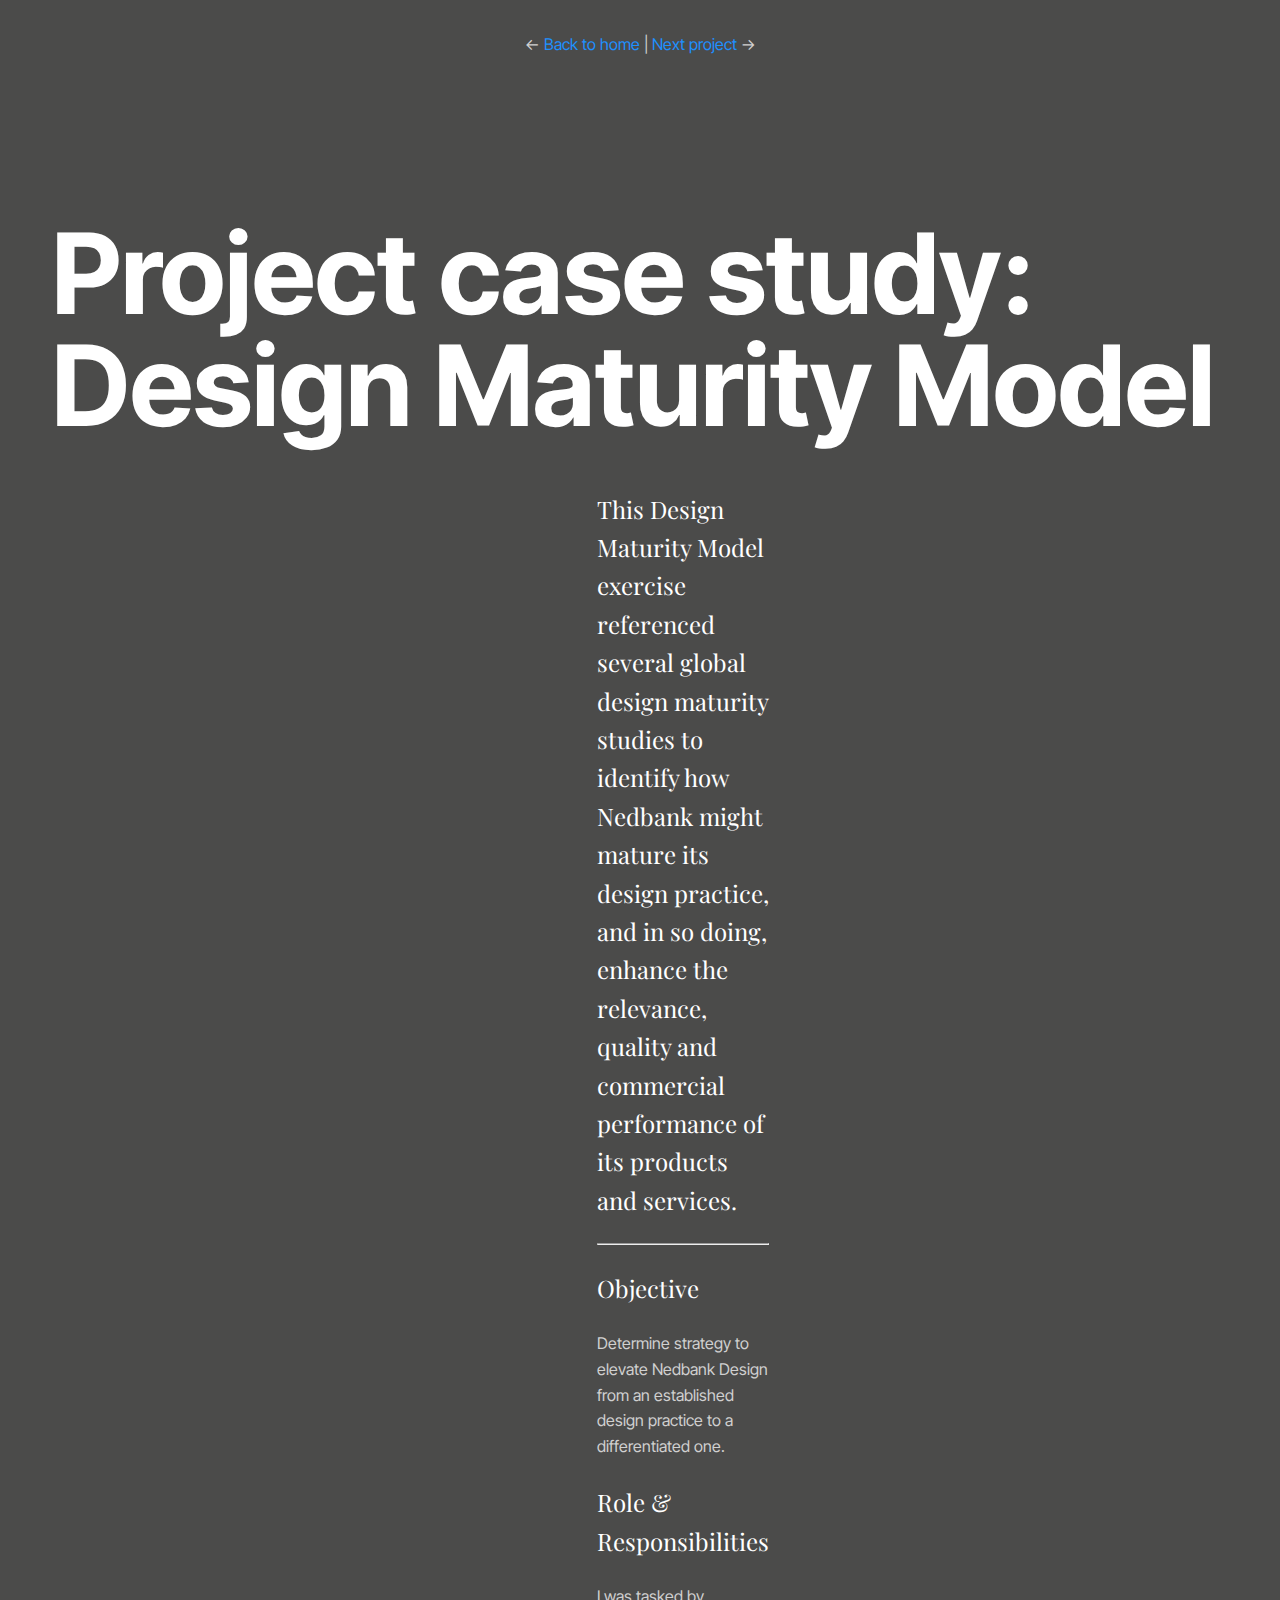
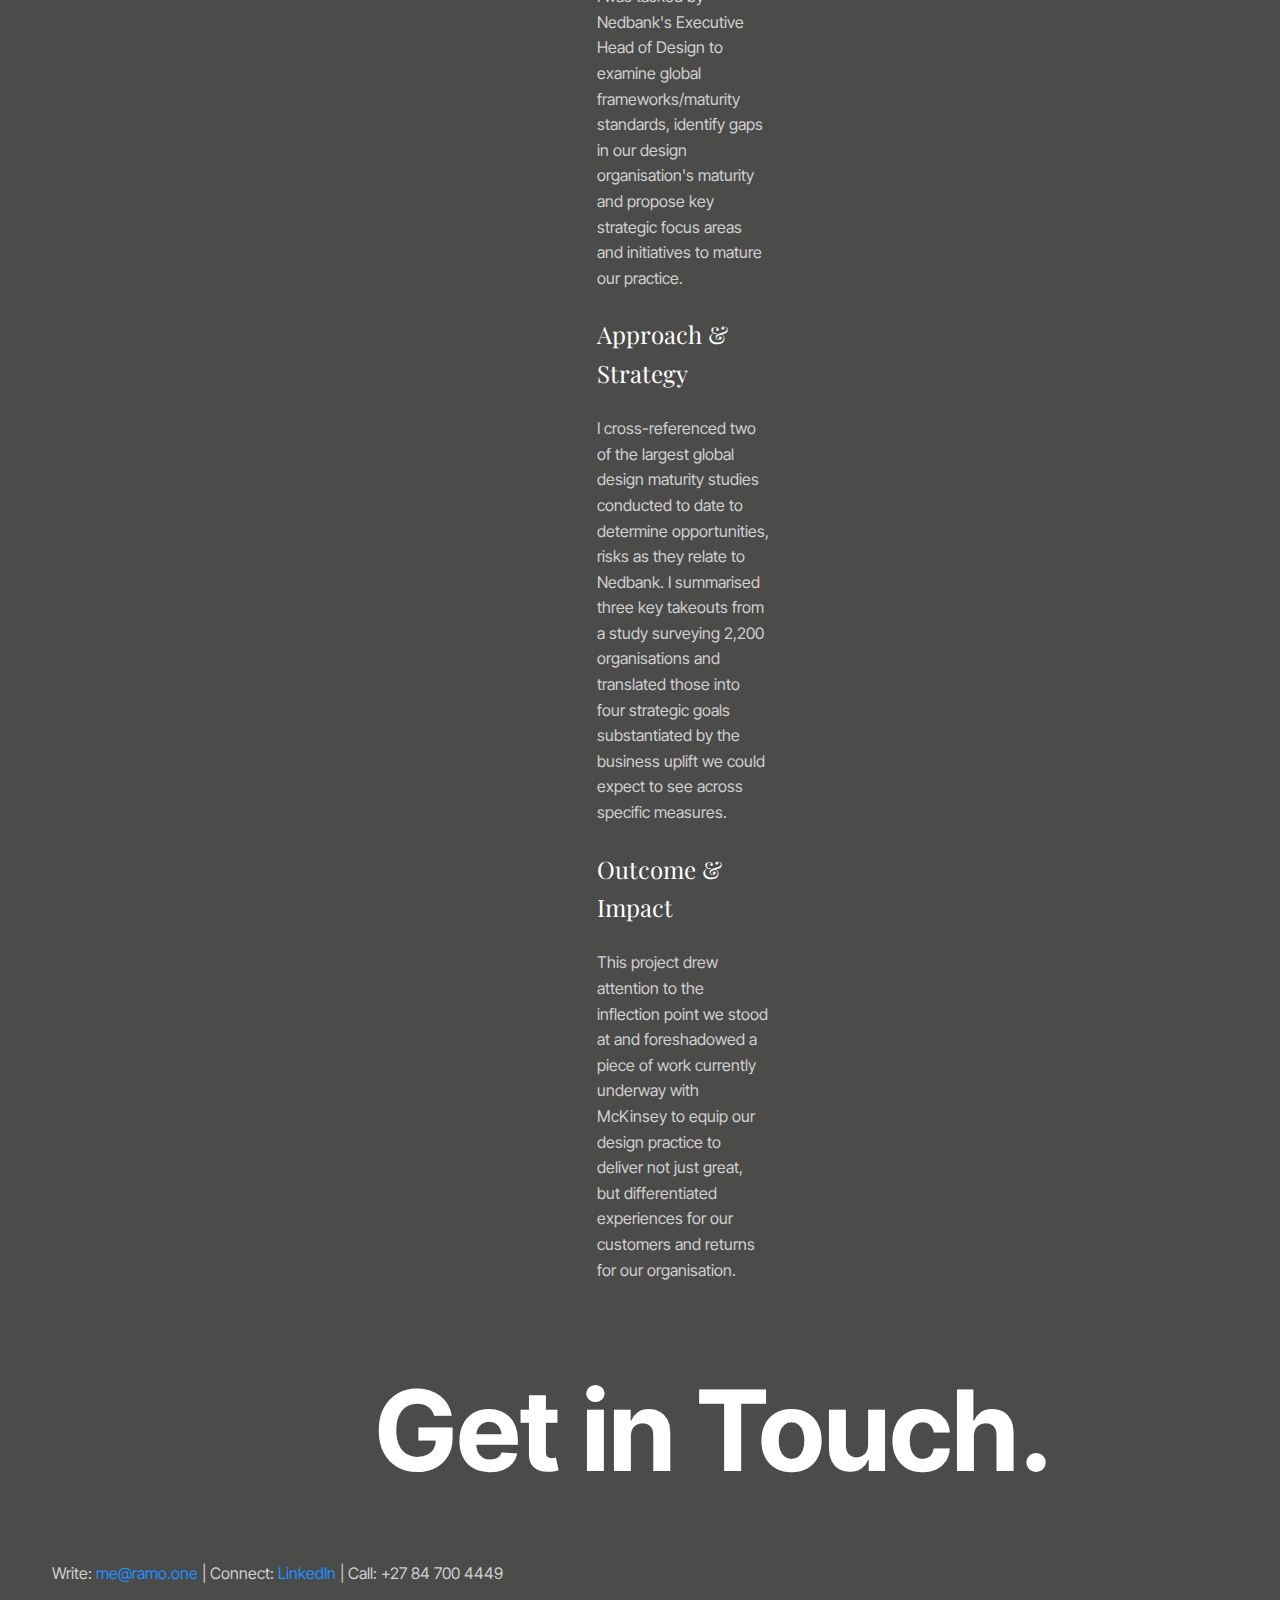
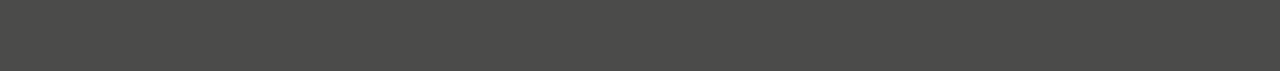
==== case_study-01.html @ 903a470d "Create case_study-01.html" ====
<!DOCTYPE html>
<html lang="en">

<head>
	<meta charset="UTF-8">
	<meta name="viewport" content="width=device-width, initial-scale=1.0">
	<title>Ramo's Resume</title>
	<link rel="stylesheet" href="styles.css">
</head>

<body>
	<header>
		<p>← <a href="index.html">Back to home</a> | <a href="case_study-02.html">Next project</a> →</p>
	</header>
	<div id="container">
		<main id="main-content">
			<h1>Project case study: Design Maturity Model</h1>
		<section id="intro">
			<div class="three">
				<h3>This Design Maturity Model exercise referenced several global design maturity studies to identify how Nedbank might mature its design practice, and in so doing, enhance the relevance, quality and commercial performance of its products and services. <!--This work was commissioned by the Executive Head of Design at Nedbank and foreshadowed a benchmarking initiative, facilitated by McKinsey (utilising the McKinsey Design Index) to equip our practice to deliver not just great, but differentiated experiences for our customers.--></h3>
				<hr>
				<h3>Objective</h3>
				<p>Determine strategy to elevate Nedbank Design from an established design practice to a differentiated one.</p>
				
				<h3>Role &amp; Responsibilities</h3>
				<p>I was tasked by Nedbank's Executive Head of Design to examine global frameworks/maturity standards, identify gaps in our design organisation's maturity and propose key strategic focus areas and initiatives to mature our practice.</p>
				
				<h3>Approach &amp; Strategy</h3>
				<p>I cross-referenced two of the largest global design maturity studies conducted to date to determine opportunities, risks as they relate to Nedbank. I summarised three key takeouts from a study surveying 2,200 organisations and translated those into four strategic goals substantiated by the business uplift we could expect to see across specific measures.</p>
				
				<h3>Outcome &amp; Impact</h3>
				<p>This project drew attention to the inflection point we stood at and foreshadowed a piece of work currently underway with McKinsey to equip our design practice to deliver not just great, but differentiated experiences for our customers and returns for our organisation.</p>
				
			</div>
			<div class="two">
				<img id="project-main-pic" src="images/project-01a.png" width="100%" alt="Example of project">
			</div>
		</section>
		
		<section id="project-details">
			<div class="left">
			</div>
			<div class="right">
			</div>
			
		</section>
		<section id="get-in-touch">
    <h1>Get in Touch.</h1>
				<p>Write: <a href="mailto:me@ramo.one">me@ramo.one</a> | Connect: <a href="https://www.linkedin.com/in/ramotse/" target="_blank">LinkedIn</a> | Call: +27 84 700 4449</p>
    
</section>
		
			
		</main>
	</div>
	<footer>
		<!-- Footer content (if any) will go here -->
	</footer>
</body>
</html>
---- styles.css ----
body {
    font-family: 'Arial', sans-serif;
    margin: 0;
    padding: 0;
    background-color: #4b4b4a;
    color: #d0d0d0;  /* Default text color */
    line-height: 1.6;
}

@font-face {
    font-family: 'InterTight';
    src: url('fonts/InterTight-VariableFont_wght.woff2') format('woff2');
    font-weight: 100 900;
    font-display: swap;
}

@font-face {
    font-family: 'PlayfairDisplay';
    src: url('fonts/PlayfairDisplay-VariableFont_wght.woff2') format('woff2');
    font-weight: 100 900;
    font-display: swap;
}

h1, h2 {
    font-family: 'InterTight', sans-serif;
}

h3, p.serif {
    font-family: 'PlayfairDisplay', serif;font-weight: 100;
}

h3.bold {
	font-weight: 900;
}

p, ul {
    font-family: 'InterTight', sans-serif;
}


header {
    text-align: center;
    padding: 1em 0;
    background-color: #4b4b4a;
}

#container {
    display: flex;
    flex-wrap: wrap;
    padding: 20px;
}

#sidebar {
    flex: 1;
    background-color: #4b4b4a;
    padding: 2em;
    border-right: 2px solid #d0d0d0;
}

#main-content {
    flex: 3;
    background-color: #4b4b4a;
    padding: 2em;
}

section {
    margin-bottom: 2em;
}

h1 {
    font-size: 7em;
    color: #ffffff; width: 100%; text-align: left;	
}

h2 {
    font-size: 4em;
    color: #ffffff;
}

h3 {
    font-size: 1.5em;
    color: #ffffff;
}

p {
    font-size: 1em;
}

ul {
    list-style-type: none;
    padding: 0;
}

li {
    margin-bottom: 0.5em;
}

a {
    color: #1e90ff;
    text-decoration: none;
}

a:hover {
    text-decoration: underline;
}

img {
    max-width: 100%;
    height: auto;
}

#experience {
    display: flex;
    flex-direction: column; z-index: 2;
}

.experience-entry {
    display: flex;
    justify-content: space-between;
    align-items: flex-start;
    margin-bottom: 2em;
}

.experience-heading {
    flex: 1;
    text-align: right;
}

.experience-heading hr {
    border: 1px solid #CCC;
    margin-bottom: 1em; 
}

.experience-details {
    flex: 2;
    padding-left: 2em;
}

.experience-details ul {
    margin: 0;
    padding: 0;
    list-style-type: none;
}



#intro {
    display: flex;
    flex-direction: row;
    align-items: center;
}

#intro div {
    flex: 3; margin:-50px 0 0 545px;
}

#ramo-loves-design {
	width: 250px; padding: 0 30px;
}

.examples-entry {
    display: flex;
    justify-content: space-between;
    align-items: flex-start;
    margin-bottom: 2em;
}

examples-entry h2 {
	line-height: 1;
}

.examples-heading {
    flex: 1;
    text-align: center;
}

.examples-details {
    flex: 2;
    padding-left: 2em;
}

#get-in-touch h1 {
	text-align: center;
}
h1 {
    line-height: 1;
}
@media screen and (max-width: 768px) {
    h1 {
        font-size: 4em;
    }
}

body {
    word-wrap: break-word;
}

@media screen and (max-width: 768px) {
    .text-container {
        max-width: 100%;
        padding: 0 15px;
    }
}

@media screen and (max-width: 768px) {
    #ramo-main-pic {
        display: none;
    }
}

@media screen and (max-width: 768px) {
	#intro div {
    flex: 3; margin:-50px 0 0 0;
}
}


#ramo-main-pic {
    z-index: 2;
    position: absolute;
}

.examples-details h2, .examples-details p {
	margin: 0!important;;
}
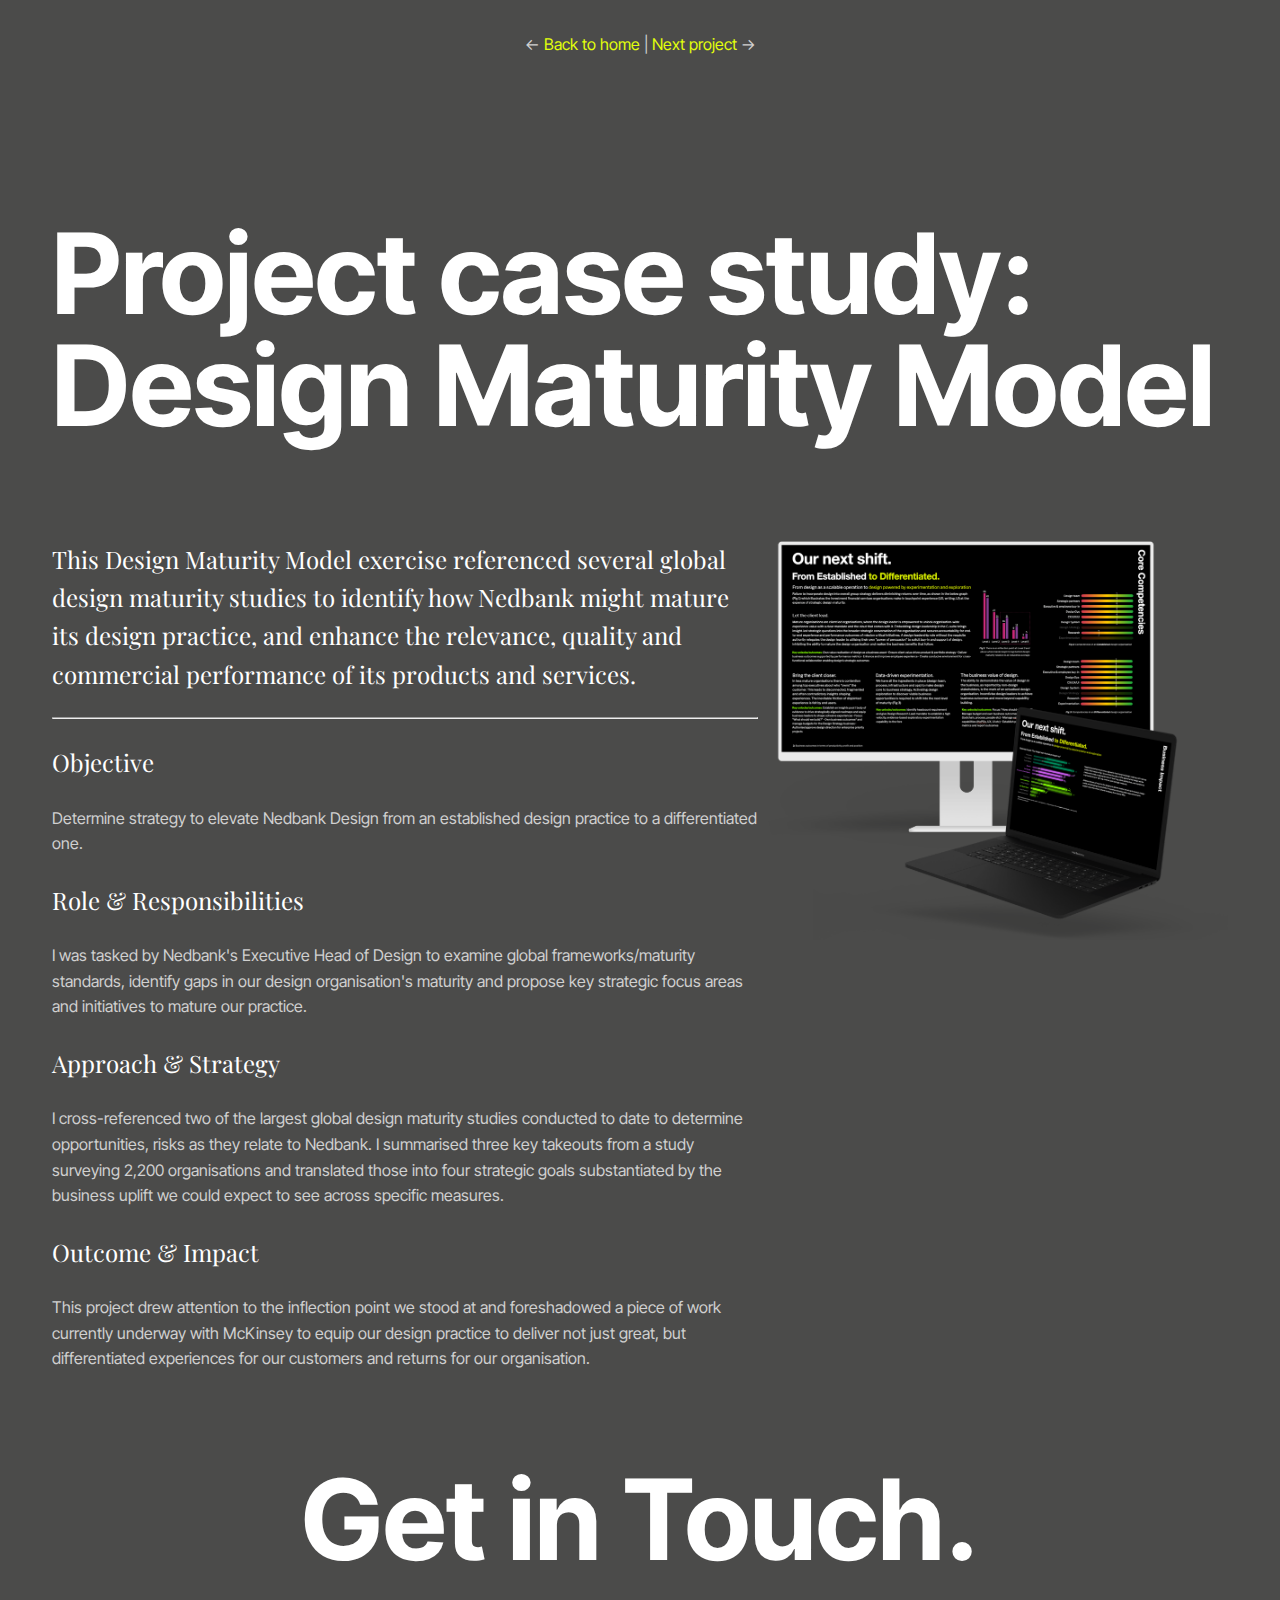
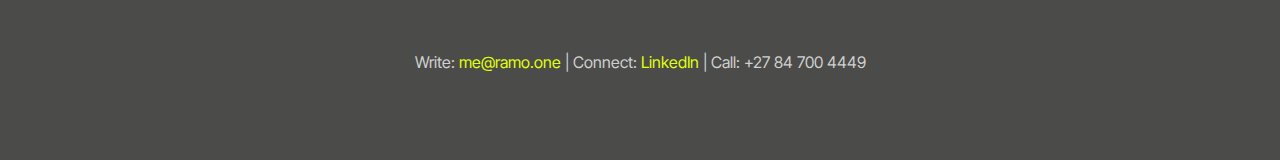
==== commit df4e9944: "Update case_study-01.html" ====
--- a/case_study-01.html
+++ b/case_study-01.html
@@ -18,7 +18,7 @@
 			<h1>Project case study: Design Maturity Model</h1>
 		<section id="intro">
 			<div class="three">
-				<h3>This Design Maturity Model exercise referenced several global design maturity studies to identify how Nedbank might mature its design practice, and in so doing, enhance the relevance, quality and commercial performance of its products and services. <!--This work was commissioned by the Executive Head of Design at Nedbank and foreshadowed a benchmarking initiative, facilitated by McKinsey (utilising the McKinsey Design Index) to equip our practice to deliver not just great, but differentiated experiences for our customers.--></h3>
+				<h3>This Design Maturity Model exercise referenced several global design maturity studies to identify how Nedbank might mature its design practice, and enhance the relevance, quality and commercial performance of its products and services. <!--This work was commissioned by the Executive Head of Design at Nedbank and foreshadowed a benchmarking initiative, facilitated by McKinsey (utilising the McKinsey Design Index) to equip our practice to deliver not just great, but differentiated experiences for our customers.--></h3>
 				<hr>
 				<h3>Objective</h3>
 				<p>Determine strategy to elevate Nedbank Design from an established design practice to a differentiated one.</p>
--- a/styles.css
+++ b/styles.css
@@ -1,3 +1,6 @@
+/* @override 
+	http://ramo.one/styles.css */
+
 
 body {
     font-family: 'Arial', sans-serif;
@@ -97,7 +100,7 @@
 }
 
 a {
-    color: #1e90ff;
+    color: #e2ff0a;
     text-decoration: none;
 }
 
@@ -148,11 +151,23 @@
 #intro {
     display: flex;
     flex-direction: row;
-    align-items: center;
+    align-items: top;
 }
 
 #intro div {
     flex: 3; margin:-50px 0 0 545px;
+}
+
+#intro .three {
+	flex: 3; margin: 0!important;
+}
+
+#intro .two {
+	flex: 2; margin: 0!important;
+}
+
+#intro .one {
+	flex: 1; margin: 0!important;
 }
 
 #ramo-loves-design {
@@ -180,7 +195,7 @@
     padding-left: 2em;
 }
 
-#get-in-touch h1 {
+#get-in-touch h1, #get-in-touch p {
 	text-align: center;
 }
 h1 {
@@ -218,9 +233,14 @@
 
 #ramo-main-pic {
     z-index: 2;
-    position: absolute;
+    position: absolute; margin-top: -350px;
 }
 
 .examples-details h2, .examples-details p {
 	margin: 0!important;;
 }
+
+#toolkit-main-pic {
+	margin-top: -150px;
+}
+
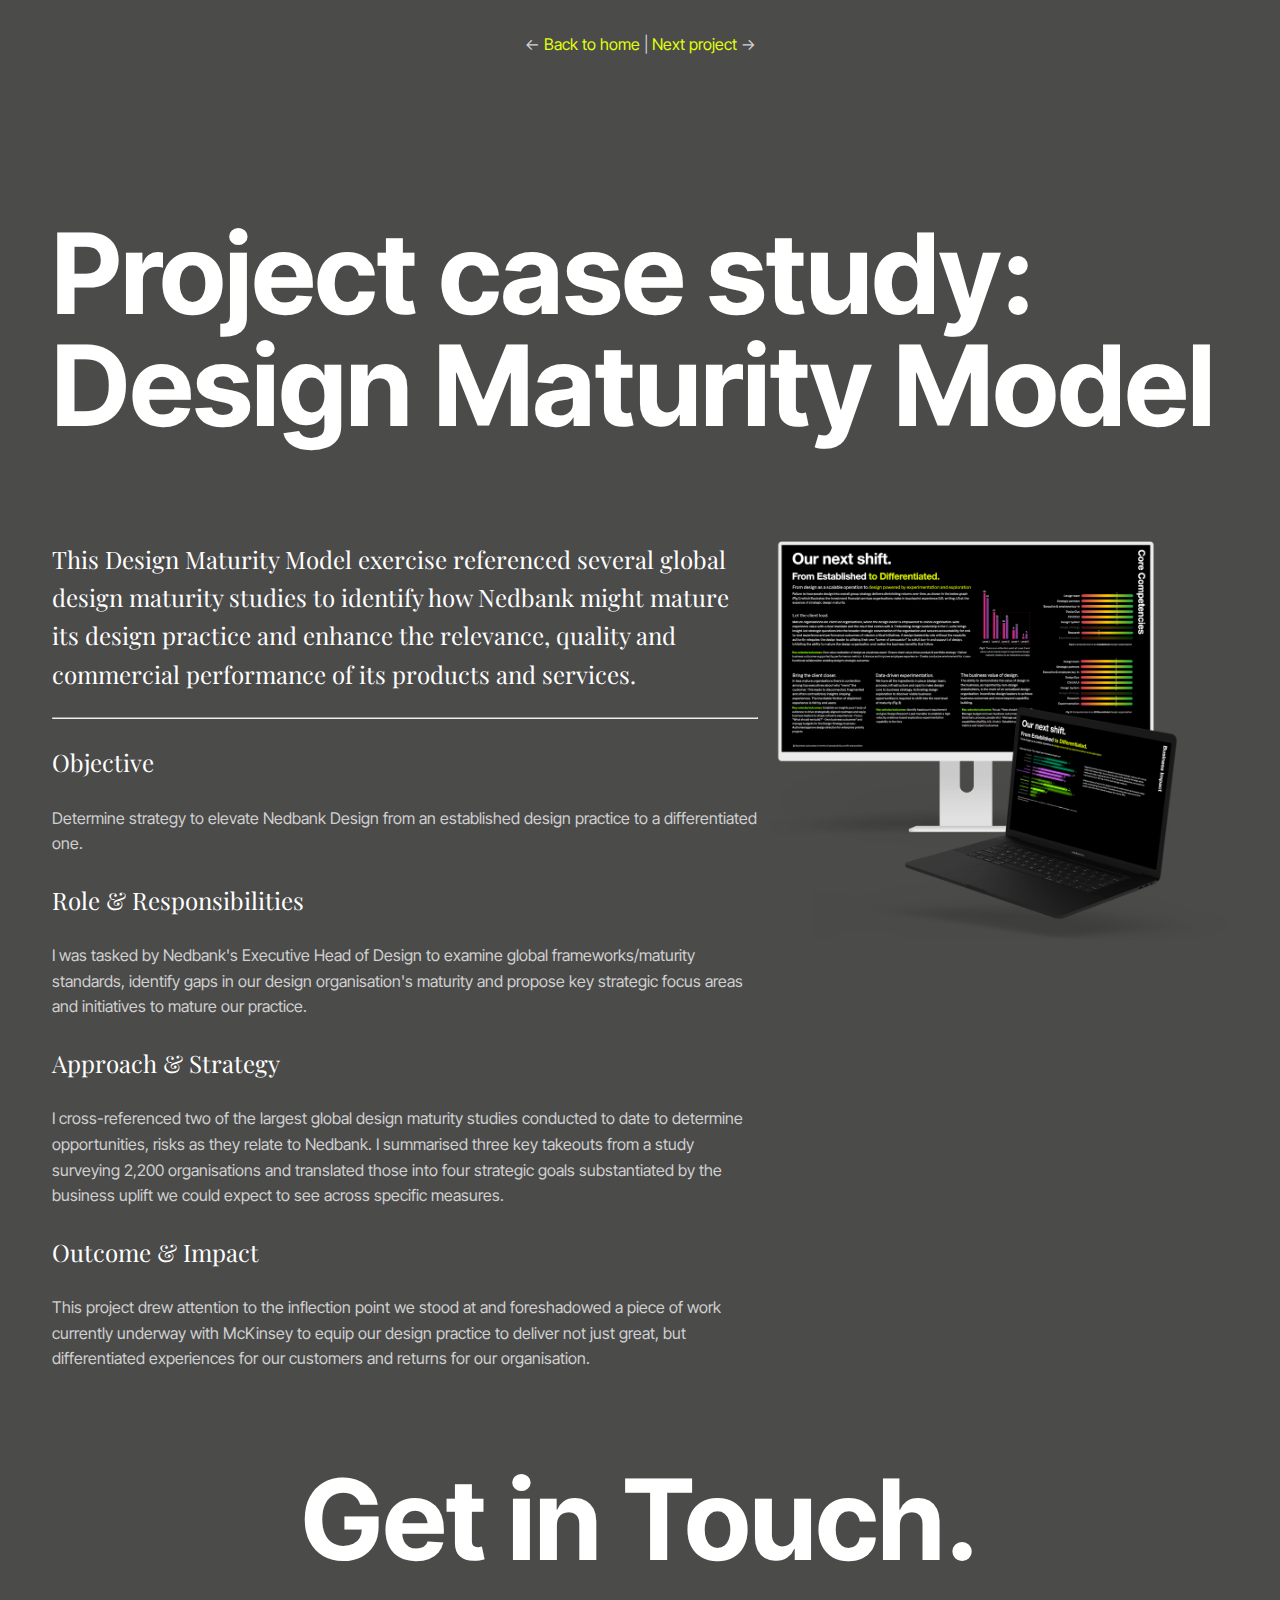
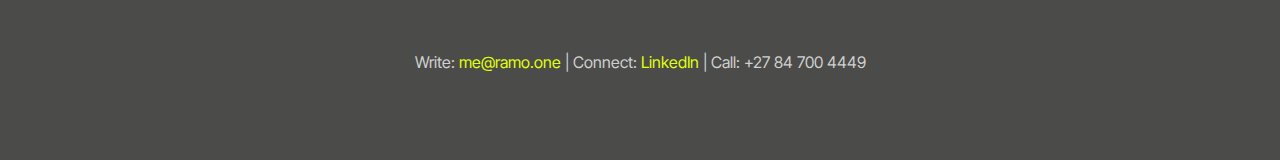
==== commit 3687f2f5: "Update case_study-01.html" ====
--- a/case_study-01.html
+++ b/case_study-01.html
@@ -18,7 +18,7 @@
 			<h1>Project case study: Design Maturity Model</h1>
 		<section id="intro">
 			<div class="three">
-				<h3>This Design Maturity Model exercise referenced several global design maturity studies to identify how Nedbank might mature its design practice, and enhance the relevance, quality and commercial performance of its products and services. <!--This work was commissioned by the Executive Head of Design at Nedbank and foreshadowed a benchmarking initiative, facilitated by McKinsey (utilising the McKinsey Design Index) to equip our practice to deliver not just great, but differentiated experiences for our customers.--></h3>
+				<h3>This Design Maturity Model exercise referenced several global design maturity studies to identify how Nedbank might mature its design practice and enhance the relevance, quality and commercial performance of its products and services. <!--This work was commissioned by the Executive Head of Design at Nedbank and foreshadowed a benchmarking initiative, facilitated by McKinsey (utilising the McKinsey Design Index) to equip our practice to deliver not just great, but differentiated experiences for our customers.--></h3>
 				<hr>
 				<h3>Objective</h3>
 				<p>Determine strategy to elevate Nedbank Design from an established design practice to a differentiated one.</p>
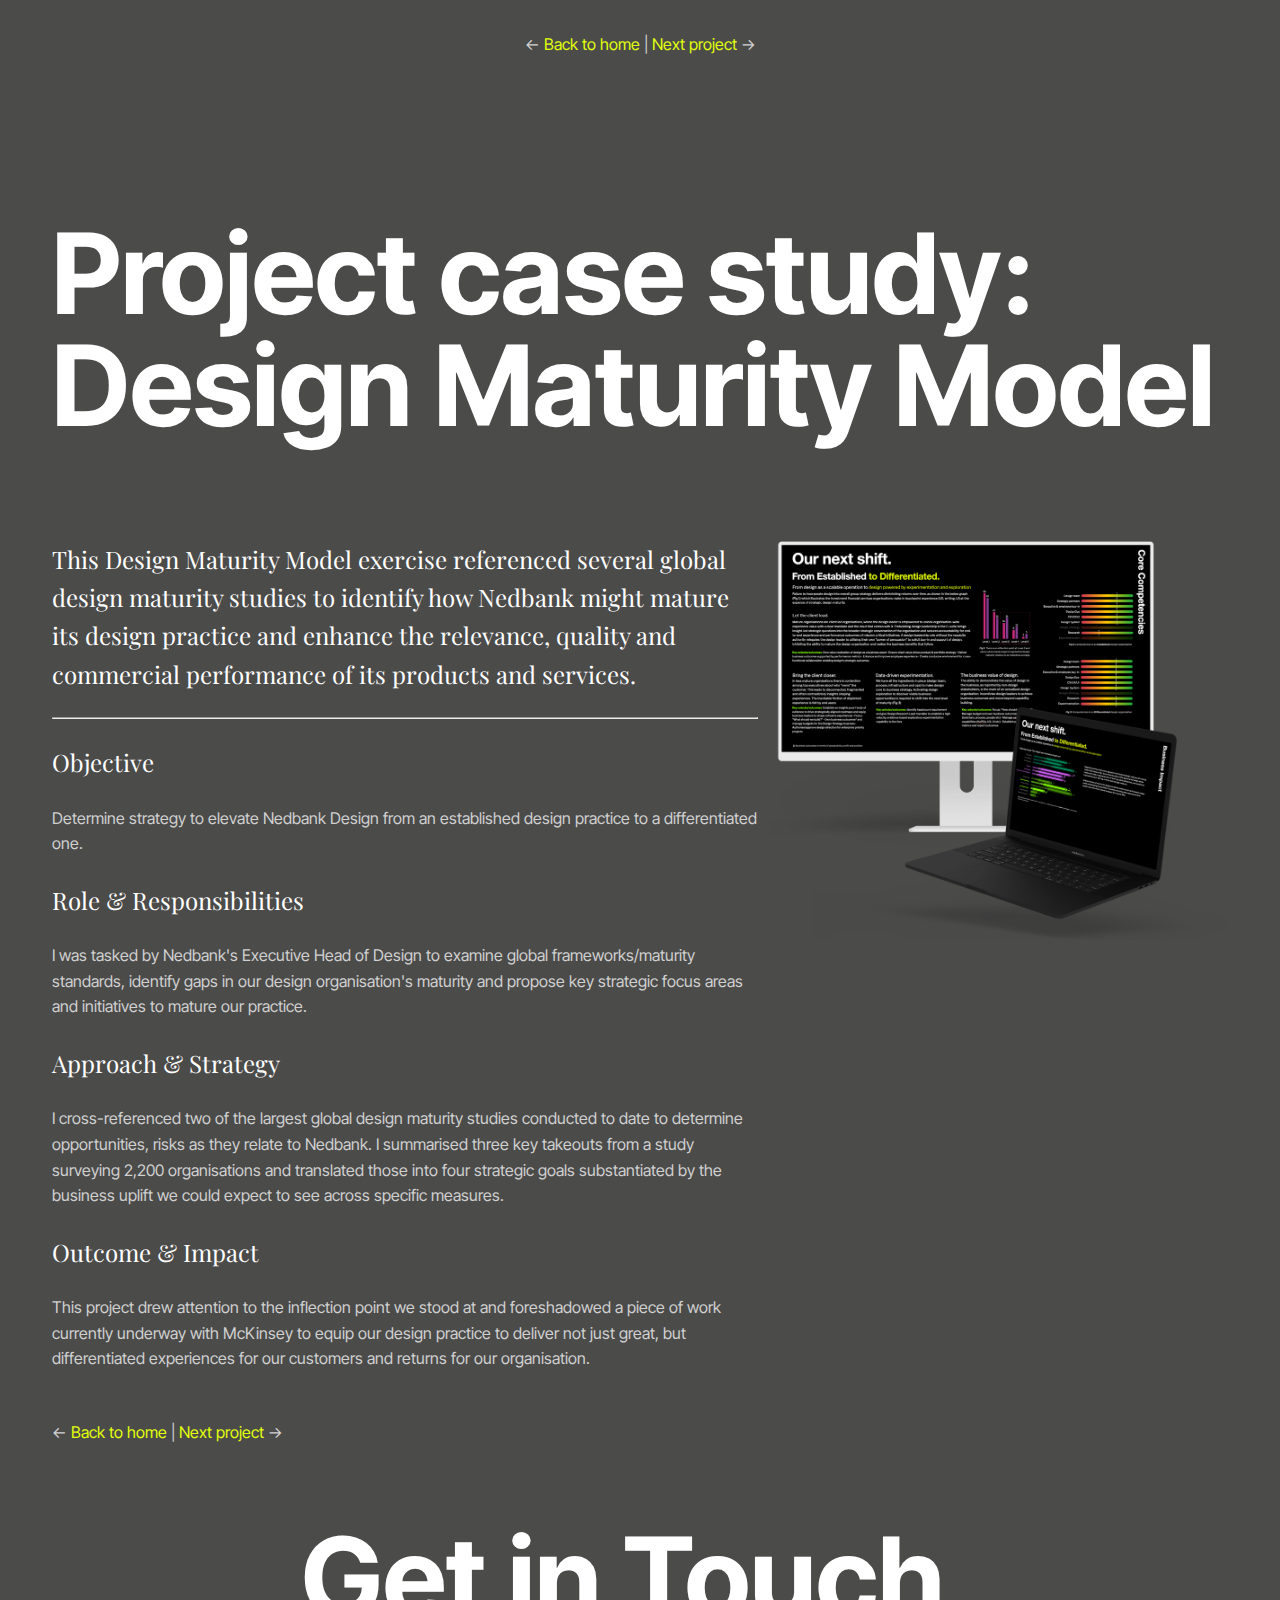
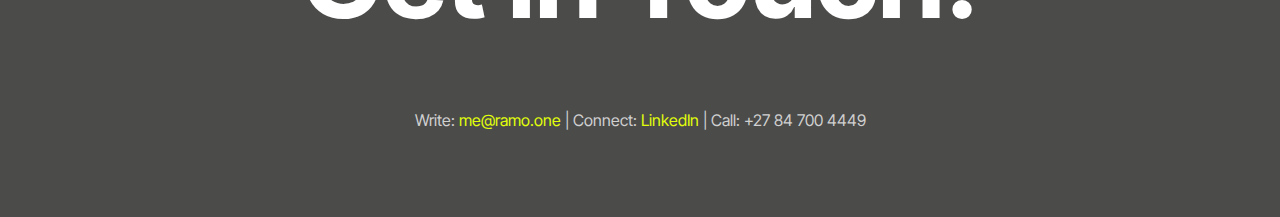
==== commit ed663ce5: "Update case_study-01.html" ====
--- a/case_study-01.html
+++ b/case_study-01.html
@@ -45,6 +45,7 @@
 			</div>
 			
 		</section>
+		<p>← <a href="index.html">Back to home</a> | <a href="case_study-02.html">Next project</a> →</p>
 		<section id="get-in-touch">
     <h1>Get in Touch.</h1>
 				<p>Write: <a href="mailto:me@ramo.one">me@ramo.one</a> | Connect: <a href="https://www.linkedin.com/in/ramotse/" target="_blank">LinkedIn</a> | Call: +27 84 700 4449</p>
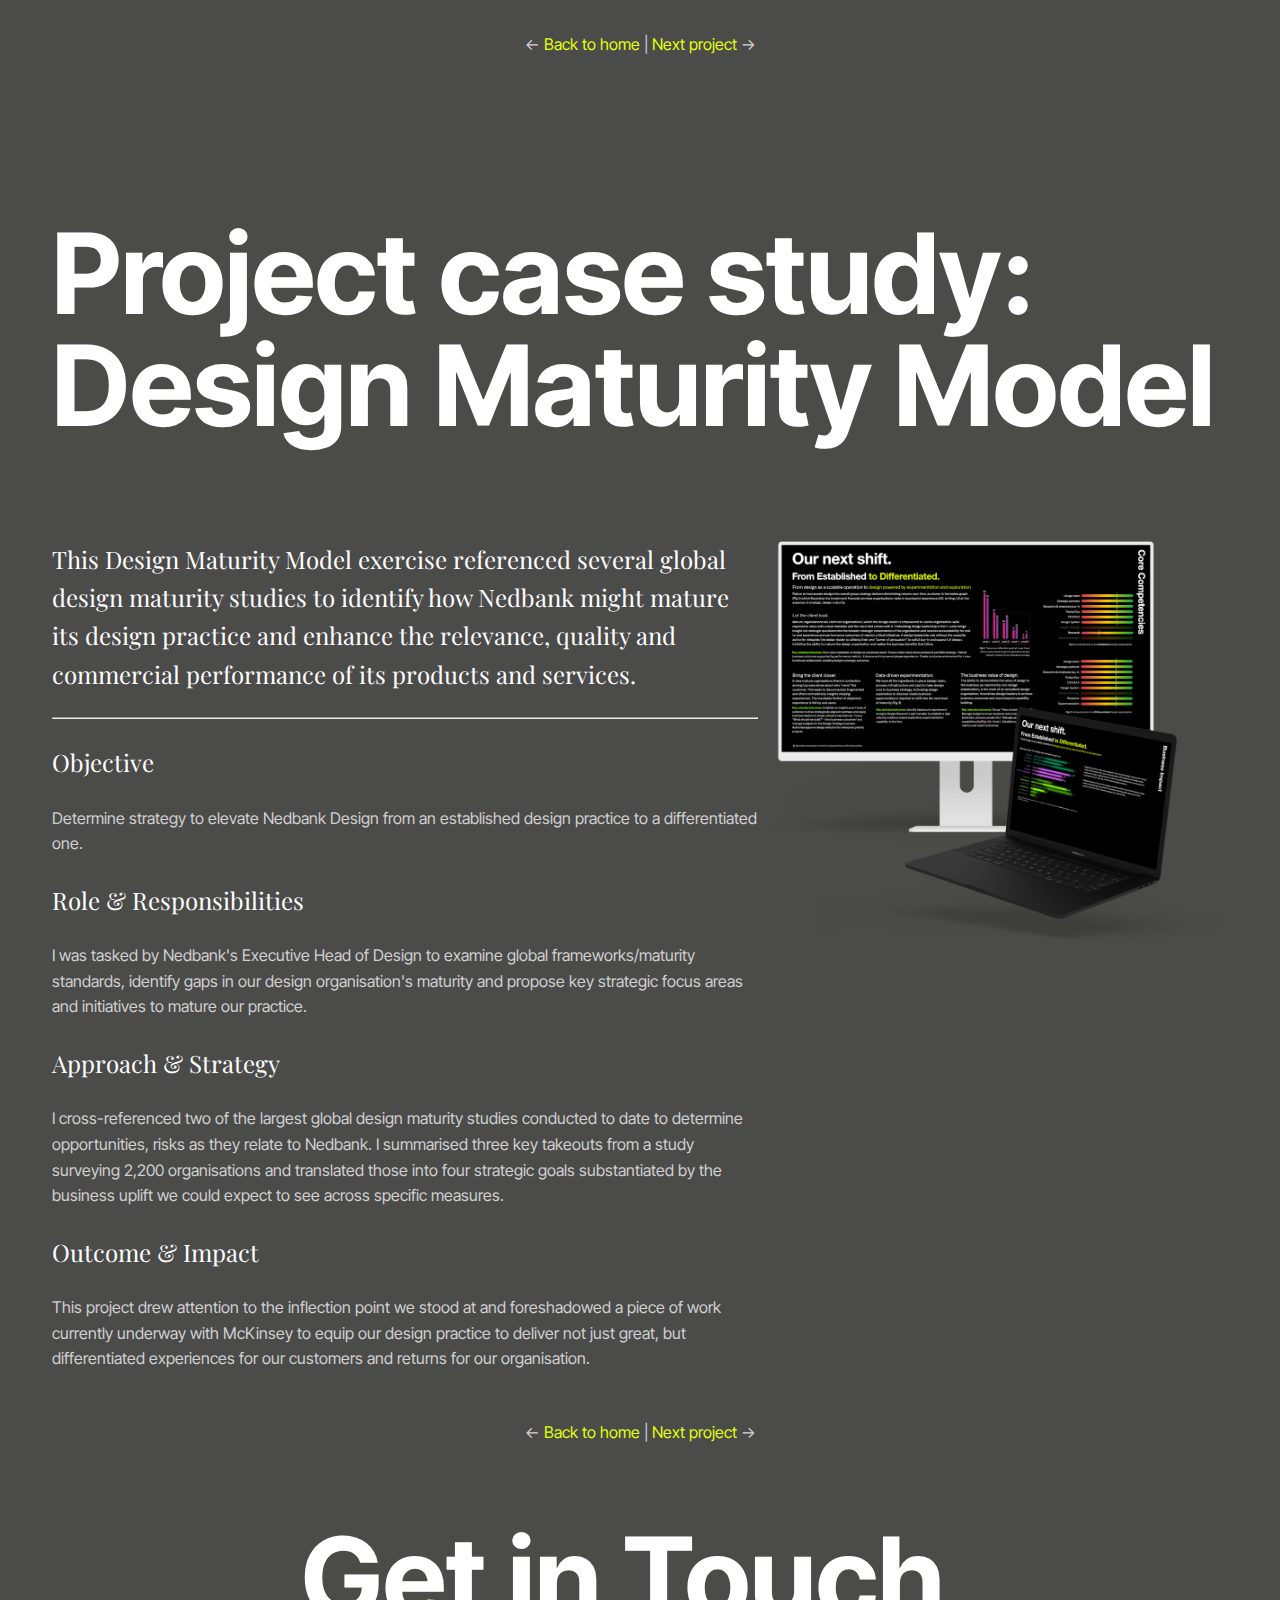
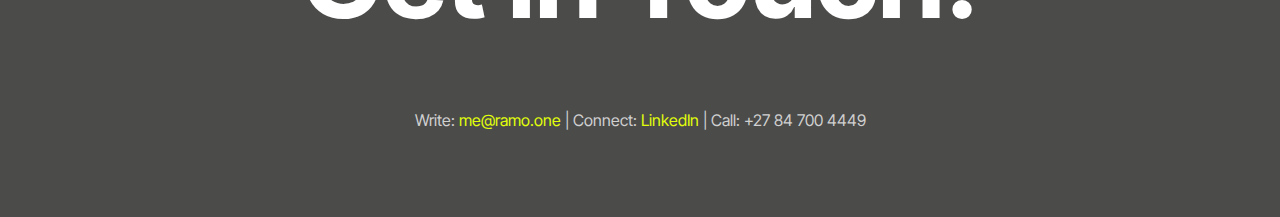
==== commit 87e276e9: "Update case_study-01.html" ====
--- a/case_study-01.html
+++ b/case_study-01.html
@@ -45,8 +45,9 @@
 			</div>
 			
 		</section>
-		<p>← <a href="index.html">Back to home</a> | <a href="case_study-02.html">Next project</a> →</p>
+		
 		<section id="get-in-touch">
+	<p>← <a href="index.html">Back to home</a> | <a href="case_study-02.html">Next project</a> →</p>
     <h1>Get in Touch.</h1>
 				<p>Write: <a href="mailto:me@ramo.one">me@ramo.one</a> | Connect: <a href="https://www.linkedin.com/in/ramotse/" target="_blank">LinkedIn</a> | Call: +27 84 700 4449</p>
     
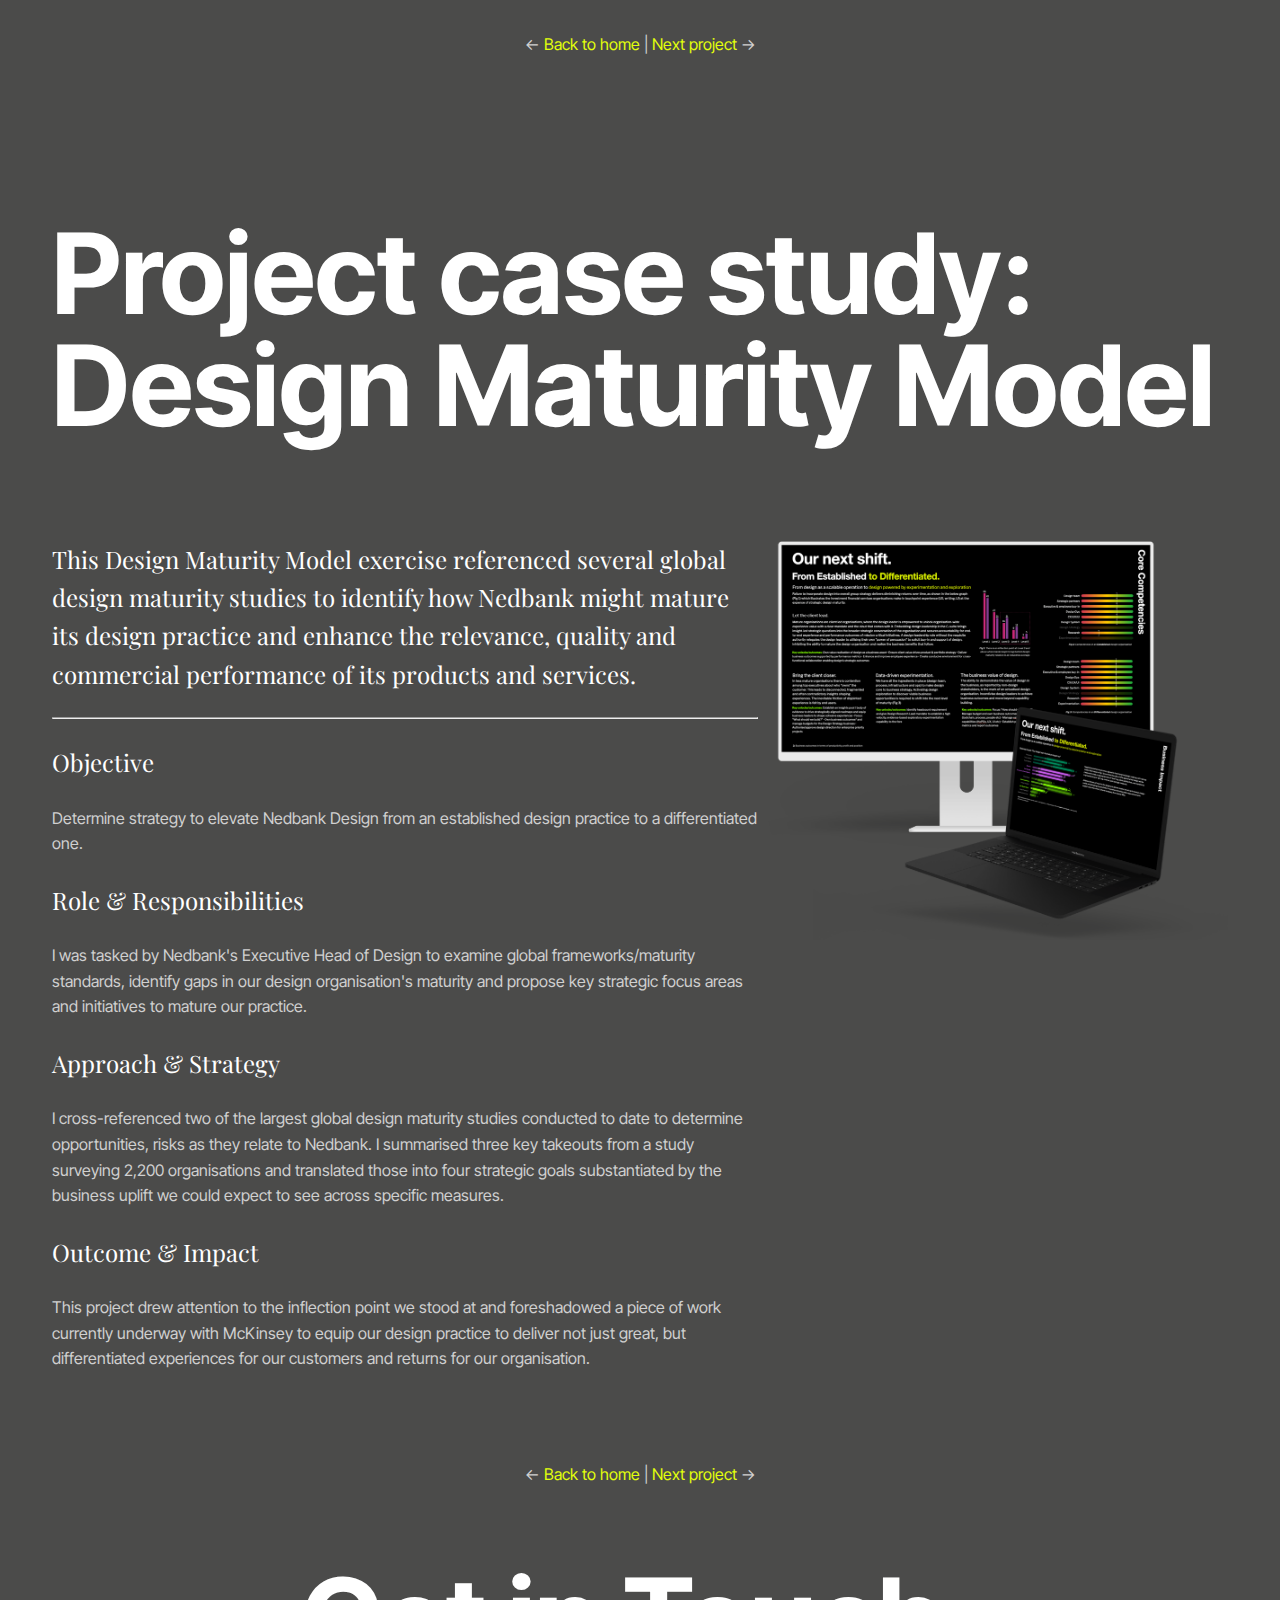
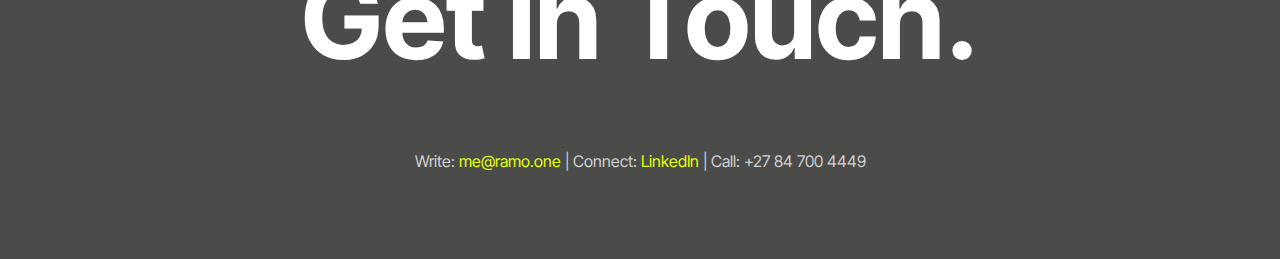
==== commit 95eaa874: "Update case_study-01.html" ====
--- a/case_study-01.html
+++ b/case_study-01.html
@@ -47,6 +47,7 @@
 		</section>
 		
 		<section id="get-in-touch">
+			<br />
 	<p>← <a href="index.html">Back to home</a> | <a href="case_study-02.html">Next project</a> →</p>
     <h1>Get in Touch.</h1>
 				<p>Write: <a href="mailto:me@ramo.one">me@ramo.one</a> | Connect: <a href="https://www.linkedin.com/in/ramotse/" target="_blank">LinkedIn</a> | Call: +27 84 700 4449</p>
